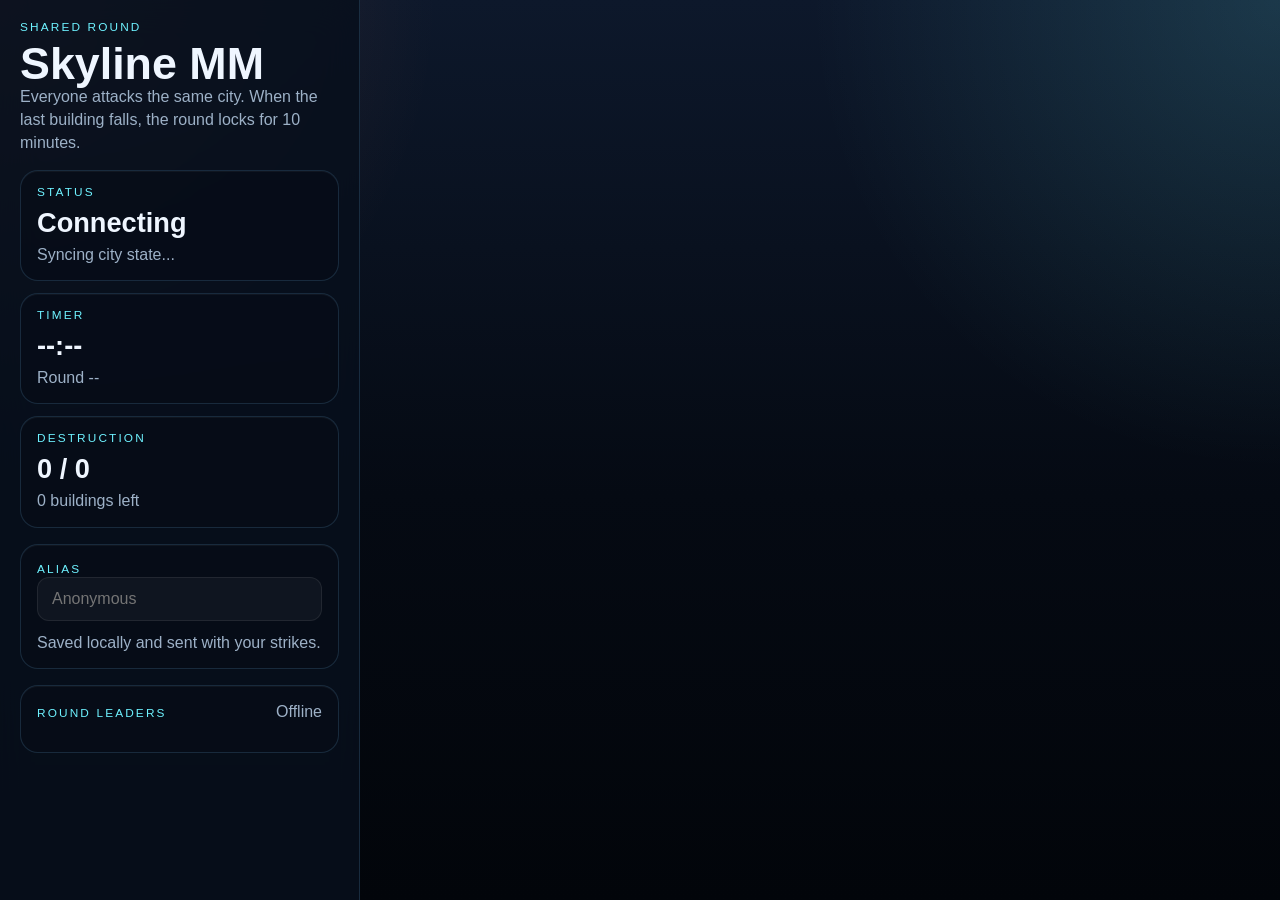
==== index.html @ 3df80b1c "Add files via upload" ====
<!doctype html>
<html lang="en">
<head>
  <meta charset="utf-8">
  <meta name="viewport" content="width=device-width, initial-scale=1">
  <title>Skyline MM</title>
  <link rel="stylesheet" href="./styles.css">
</head>
<body>
  <div class="shell">
    <aside class="hud">
      <div class="hud-block">
        <p class="eyebrow">Shared Round</p>
        <h1>Skyline MM</h1>
        <p class="copy">Everyone attacks the same city. When the last building falls, the round locks for 10 minutes.</p>
      </div>

      <div class="hud-grid">
        <section class="card">
          <p class="label">Status</p>
          <p class="value" id="phase-label">Connecting</p>
          <p class="meta" id="phase-copy">Syncing city state...</p>
        </section>
        <section class="card">
          <p class="label">Timer</p>
          <p class="value timer" id="timer-label">--:--</p>
          <p class="meta" id="round-label">Round --</p>
        </section>
        <section class="card">
          <p class="label">Destruction</p>
          <p class="value" id="destruction-label">0 / 0</p>
          <p class="meta" id="remaining-label">0 buildings left</p>
        </section>
      </div>

      <section class="card identity-card">
        <label class="label" for="player-name">Alias</label>
        <input id="player-name" maxlength="24" autocomplete="nickname" placeholder="Anonymous">
        <p class="meta">Saved locally and sent with your strikes.</p>
      </section>

      <section class="card">
        <div class="leaderboard-head">
          <p class="label">Round Leaders</p>
          <p class="meta" id="connection-label">Offline</p>
        </div>
        <ol class="leaderboard" id="leaderboard"></ol>
      </section>
    </aside>

    <main class="stage" id="stage">
      <div class="overlay" id="overlay">
        <div class="overlay-card">
          <p class="eyebrow">Cooldown</p>
          <h2>City Destroyed</h2>
          <p id="overlay-copy">A fresh skyline is on the way.</p>
        </div>
      </div>
    </main>
  </div>

  <script type="module" src="./app.js"></script>
</body>
</html>
---- styles.css ----
:root {
  --bg: #08111f;
  --panel: rgba(8, 16, 28, 0.86);
  --panel-border: rgba(120, 200, 255, 0.16);
  --text: #eff6ff;
  --muted: #9db1c7;
  --hot: #ff9068;
  --cool: #6ef2ff;
  --gold: #ffd36a;
}

* {
  box-sizing: border-box;
}

html,
body {
  margin: 0;
  min-height: 100%;
  background:
    radial-gradient(circle at top left, rgba(255, 135, 100, 0.16), transparent 28%),
    radial-gradient(circle at top right, rgba(110, 242, 255, 0.15), transparent 30%),
    linear-gradient(180deg, #0d182b, #050a13 55%, #02050a);
  color: var(--text);
  font-family: "Avenir Next", "Segoe UI", sans-serif;
}

body {
  min-height: 100vh;
}

.shell {
  min-height: 100vh;
  display: grid;
  grid-template-columns: 360px minmax(0, 1fr);
}

.hud {
  padding: 20px;
  background: var(--panel);
  border-right: 1px solid var(--panel-border);
  backdrop-filter: blur(18px);
  display: grid;
  gap: 16px;
  align-content: start;
}

.hud-grid {
  display: grid;
  gap: 12px;
}

.hud-block h1,
.overlay-card h2 {
  margin: 0;
  font-size: clamp(2rem, 4vw, 2.8rem);
  line-height: 0.95;
}

.eyebrow,
.label {
  margin: 0 0 8px;
  color: var(--cool);
  text-transform: uppercase;
  letter-spacing: 0.18em;
  font-size: 0.74rem;
}

.copy,
.meta {
  margin: 0;
  color: var(--muted);
  line-height: 1.45;
}

.card {
  padding: 14px 16px;
  border: 1px solid var(--panel-border);
  border-radius: 18px;
  background: rgba(7, 13, 24, 0.74);
  box-shadow: inset 0 1px 0 rgba(255, 255, 255, 0.04);
}

.value {
  margin: 0 0 4px;
  font-size: 1.7rem;
  font-weight: 700;
}

.timer {
  font-variant-numeric: tabular-nums;
}

.identity-card input {
  width: 100%;
  margin-bottom: 10px;
  border: 1px solid rgba(255, 255, 255, 0.08);
  border-radius: 12px;
  background: rgba(255, 255, 255, 0.04);
  color: var(--text);
  padding: 12px 14px;
  font: inherit;
}

.leaderboard-head {
  display: flex;
  align-items: baseline;
  justify-content: space-between;
  gap: 12px;
}

.leaderboard {
  margin: 10px 0 0;
  padding-left: 20px;
  display: grid;
  gap: 8px;
}

.leaderboard li {
  color: var(--text);
}

.stage {
  position: relative;
  overflow: hidden;
  min-height: 100vh;
}

.stage canvas {
  width: 100%;
  height: 100%;
  display: block;
  cursor: crosshair;
}

.overlay {
  position: absolute;
  inset: 0;
  display: grid;
  place-items: center;
  background: rgba(4, 8, 15, 0.5);
  opacity: 0;
  visibility: hidden;
  transition: opacity 180ms ease;
  pointer-events: none;
}

.overlay.visible {
  opacity: 1;
  visibility: visible;
}

.overlay-card {
  width: min(420px, calc(100vw - 40px));
  padding: 24px;
  border-radius: 24px;
  background: rgba(9, 16, 28, 0.9);
  border: 1px solid rgba(255, 144, 104, 0.24);
  text-align: center;
}

@media (max-width: 960px) {
  .shell {
    grid-template-columns: 1fr;
  }

  .hud {
    border-right: 0;
    border-bottom: 1px solid var(--panel-border);
  }

  .stage {
    min-height: 56vh;
  }
}
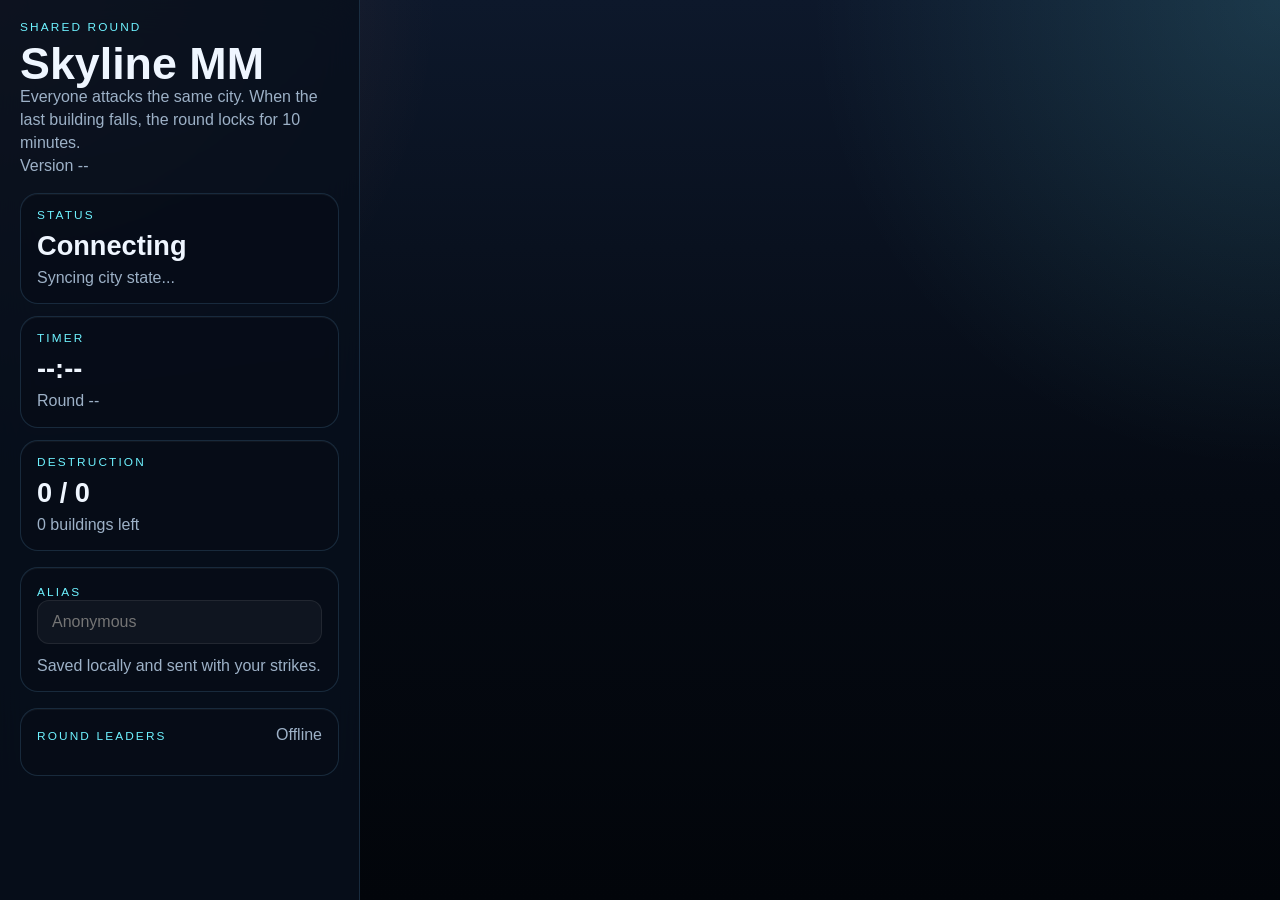
==== commit b5ec5691: "Add files via upload" ====
--- a/index.html
+++ b/index.html
@@ -1,9 +1,10 @@
 <!doctype html>
+<!-- Version: 1.0.3 -->
 <html lang="en">
 <head>
   <meta charset="utf-8">
   <meta name="viewport" content="width=device-width, initial-scale=1">
-  <title>Skyline MM</title>
+  <title>Skyline MM v1.0.3</title>
   <link rel="stylesheet" href="./styles.css">
 </head>
 <body>
@@ -13,6 +14,7 @@
         <p class="eyebrow">Shared Round</p>
         <h1>Skyline MM</h1>
         <p class="copy">Everyone attacks the same city. When the last building falls, the round locks for 10 minutes.</p>
+        <p class="meta" id="app-version">Version --</p>
       </div>
 
       <div class="hud-grid">
@@ -59,6 +61,6 @@
     </main>
   </div>
 
-  <script type="module" src="./app.js"></script>
+  <script type="module" src="./app.js?v=1.0.3"></script>
 </body>
 </html>
--- a/styles.css
+++ b/styles.css
@@ -1,3 +1,4 @@
+/* Version: 1.0.3 */
 :root {
   --bg: #08111f;
   --panel: rgba(8, 16, 28, 0.86);
